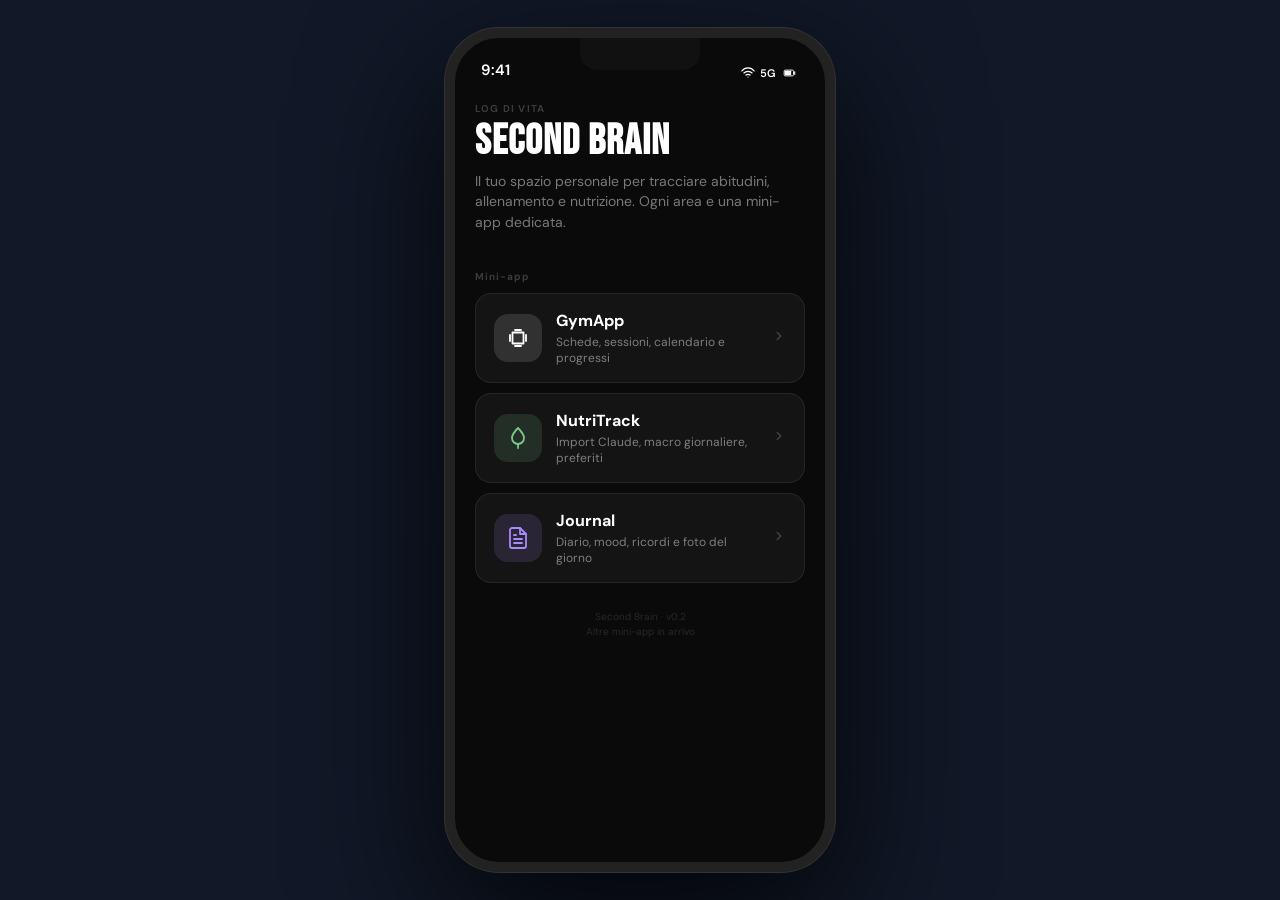
==== index.html @ b6bb97b6 "feat: aggiungi Journal mini-app con foto ricordo, mood, tag e streak" ====
<!DOCTYPE html>
<html lang="it">
<head>
  <meta charset="UTF-8">
  <meta name="viewport" content="width=device-width, initial-scale=1.0">
  <title>Second Brain</title>
  <link href="https://fonts.googleapis.com/css2?family=Bebas+Neue&family=DM+Sans:wght@400;500;600;700&display=swap" rel="stylesheet">
  <link rel="stylesheet" href="shared/brain.css">
</head>
<body>
  <div class="phone">
    <div class="notch"></div>
    <div class="sb">
      <span class="sb-t">9:41</span>
      <div class="sb-i">
        <svg viewBox="0 0 24 24" fill="none" stroke="currentColor" style="width:14px;height:14px"><path d="M1.5 8.5a13 13 0 0 1 21 0M5 12a10 10 0 0 1 14 0M8.5 15.5a6 6 0 0 1 7 0M12 19h.01" stroke-width="2" stroke-linecap="round"/></svg>
        <span>5G</span>
        <svg viewBox="0 0 24 24" style="width:18px;height:14px"><rect x="2" y="7" width="16" height="10" rx="2" stroke="currentColor" stroke-width="1.5" fill="none"/><rect x="3" y="8" width="11" height="8" rx="1" fill="currentColor"/><path d="M20 10v4" stroke="currentColor" stroke-width="2" stroke-linecap="round"/></svg>
      </div>
    </div>

    <div class="hub-scroll">
      <div class="hub-brand">
        <div class="hub-kicker">Log di vita</div>
        <h1 class="hub-title">Second Brain</h1>
        <p class="hub-sub">Il tuo spazio personale per tracciare abitudini, allenamento e nutrizione. Ogni area e una mini-app dedicata.</p>
      </div>

      <div class="hub-section">Mini-app</div>

      <a class="app-card" href="apps/gymapp/index.html">
        <div class="app-icon gym">
          <svg viewBox="0 0 24 24" fill="none" stroke="currentColor" stroke-width="1.8" stroke-linecap="round" stroke-linejoin="round"><path d="M6.5 6.5h11v11h-11z"/><path d="M4 9v6M20 9v6M9 4h6M9 20h6"/></svg>
        </div>
        <div class="app-info">
          <div class="app-name">GymApp</div>
          <div class="app-desc">Schede, sessioni, calendario e progressi</div>
        </div>
        <span class="app-chev"><svg viewBox="0 0 24 24" fill="none" stroke="currentColor" stroke-width="2.5" stroke-linecap="round" stroke-linejoin="round"><polyline points="9 18 15 12 9 6"/></svg></span>
      </a>

      <a class="app-card" href="apps/nutritrack/index.html">
        <div class="app-icon nutri">
          <svg viewBox="0 0 24 24" fill="none" stroke="currentColor" stroke-width="1.8" stroke-linecap="round" stroke-linejoin="round"><path d="M12 2C8 6 6 9 6 12a6 6 0 0 0 12 0c0-3-2-6-6-10z"/><line x1="12" y1="22" x2="12" y2="18"/></svg>
        </div>
        <div class="app-info">
          <div class="app-name">NutriTrack</div>
          <div class="app-desc">Import Claude, macro giornaliere, preferiti</div>
        </div>
        <span class="app-chev"><svg viewBox="0 0 24 24" fill="none" stroke="currentColor" stroke-width="2.5" stroke-linecap="round" stroke-linejoin="round"><polyline points="9 18 15 12 9 6"/></svg></span>
      </a>

      <a class="app-card" href="apps/journal/index.html">
        <div class="app-icon journal">
          <svg viewBox="0 0 24 24" fill="none" stroke="currentColor" stroke-width="1.8" stroke-linecap="round" stroke-linejoin="round"><path d="M14 2H6a2 2 0 0 0-2 2v16a2 2 0 0 0 2 2h12a2 2 0 0 0 2-2V8z"/><polyline points="14 2 14 8 20 8"/><line x1="16" y1="13" x2="8" y2="13"/><line x1="16" y1="17" x2="8" y2="17"/><polyline points="10 9 9 9 8 9"/></svg>
        </div>
        <div class="app-info">
          <div class="app-name">Journal</div>
          <div class="app-desc">Diario, mood, ricordi e foto del giorno</div>
        </div>
        <span class="app-chev"><svg viewBox="0 0 24 24" fill="none" stroke="currentColor" stroke-width="2.5" stroke-linecap="round" stroke-linejoin="round"><polyline points="9 18 15 12 9 6"/></svg></span>
      </a>

      <p class="hub-foot">Second Brain &middot; v0.2<br>Altre mini-app in arrivo</p>
    </div>
  </div>
</body>
</html>
---- shared/brain.css ----
*, *::before, *::after { box-sizing: border-box; margin: 0; padding: 0; }

:root {
  --bg: #0a0a0a;
  --s1: #141414;
  --s2: #1c1c1c;
  --bd: rgba(255, 255, 255, 0.08);
  --t: #fff;
  --tm: rgba(255, 255, 255, 0.45);
  --td: rgba(255, 255, 255, 0.2);
}

body {
  background: #111827;
  display: flex;
  align-items: center;
  justify-content: center;
  min-height: 100vh;
  font-family: 'DM Sans', sans-serif;
  padding: 24px;
}

.phone {
  width: 390px;
  height: 844px;
  background: var(--bg);
  border-radius: 54px;
  border: 10px solid #222;
  box-shadow: 0 0 0 1px #333, 0 48px 140px rgba(0, 0, 0, 0.85);
  position: relative;
  overflow: hidden;
  display: flex;
  flex-direction: column;
}

.notch {
  position: absolute;
  top: 0;
  left: 50%;
  transform: translateX(-50%);
  width: 120px;
  height: 32px;
  background: #111;
  border-radius: 0 0 18px 18px;
  z-index: 100;
}

.sb {
  height: 50px;
  display: flex;
  align-items: flex-end;
  justify-content: space-between;
  padding: 0 26px 8px;
  flex-shrink: 0;
}

.sb-t { font-size: 15px; font-weight: 600; color: white; }
.sb-i { display: flex; gap: 5px; align-items: center; color: white; font-size: 11px; font-weight: 600; }

.hub-scroll {
  flex: 1;
  overflow-y: auto;
  padding: 8px 20px 24px;
  scrollbar-width: none;
}

.hub-scroll::-webkit-scrollbar { display: none; }

.hub-brand {
  padding: 6px 0 20px;
}

.hub-kicker {
  font-size: 10px;
  font-weight: 700;
  letter-spacing: 1.2px;
  color: var(--td);
  text-transform: uppercase;
  margin-bottom: 6px;
}

.hub-title {
  font-family: 'Bebas Neue', sans-serif;
  font-size: 42px;
  color: white;
  letter-spacing: 1px;
  line-height: 1;
}

.hub-sub {
  font-size: 14px;
  color: var(--tm);
  margin-top: 8px;
  line-height: 1.45;
}

.hub-section {
  font-size: 10px;
  font-weight: 700;
  letter-spacing: 1px;
  color: var(--td);
  margin: 18px 0 10px;
}

.app-card {
  display: flex;
  align-items: center;
  gap: 14px;
  padding: 16px 18px;
  background: var(--s1);
  border: 1px solid var(--bd);
  border-radius: 16px;
  margin-bottom: 10px;
  text-decoration: none;
  color: inherit;
  transition: background 0.15s, transform 0.12s;
}

.app-card:hover { background: #1a1a1a; }
.app-card:active { transform: scale(0.985); }
.app-card.disabled {
  opacity: 0.55;
  pointer-events: none;
  cursor: default;
}

.app-icon {
  width: 48px;
  height: 48px;
  border-radius: 14px;
  display: flex;
  align-items: center;
  justify-content: center;
  flex-shrink: 0;
}

.app-icon.gym { background: rgba(255, 255, 255, 0.12); color: white; }
.app-icon.nutri { background: rgba(120, 200, 140, 0.15); color: #7bc88a; }
.app-icon.journal { background: rgba(167, 139, 250, 0.14); color: #a78bfa; }

.app-icon svg { width: 24px; height: 24px; }

.app-info { flex: 1; min-width: 0; }

.app-name {
  font-size: 16px;
  font-weight: 700;
  color: white;
  margin-bottom: 3px;
}

.app-desc {
  font-size: 12px;
  color: var(--tm);
}

.app-badge {
  font-size: 10px;
  font-weight: 700;
  letter-spacing: 0.5px;
  padding: 4px 8px;
  border-radius: 6px;
  background: rgba(255, 255, 255, 0.08);
  color: var(--tm);
  flex-shrink: 0;
}

.app-chev svg {
  width: 14px;
  height: 14px;
  color: var(--td);
}

.hub-foot {
  text-align: center;
  font-size: 10px;
  color: rgba(255, 255, 255, 0.12);
  padding-top: 16px;
  line-height: 1.5;
}

/* Placeholder app (NutriTrack) */
.app-screen {
  flex: 1;
  display: flex;
  flex-direction: column;
  padding: 0 20px;
}

.app-nh {
  padding: 10px 0 14px;
  display: flex;
  align-items: center;
  justify-content: space-between;
  flex-shrink: 0;
}

.nback {
  display: flex;
  align-items: center;
  gap: 3px;
  color: var(--tm);
  font-size: 15px;
  font-weight: 500;
  text-decoration: none;
  padding: 6px 0;
}

.nback svg { width: 15px; height: 15px; }

.ntitle {
  font-family: 'Bebas Neue', sans-serif;
  font-size: 36px;
  color: white;
  letter-spacing: 1px;
  line-height: 1;
}

.placeholder {
  flex: 1;
  display: flex;
  flex-direction: column;
  align-items: center;
  justify-content: center;
  gap: 12px;
  padding: 40px 16px;
  text-align: center;
}

.placeholder svg {
  width: 56px;
  height: 56px;
  color: white;
  opacity: 0.15;
}

.placeholder-t {
  font-size: 18px;
  font-weight: 600;
  color: var(--tm);
}

.placeholder-s {
  font-size: 13px;
  color: var(--td);
  line-height: 1.5;
  max-width: 260px;
}
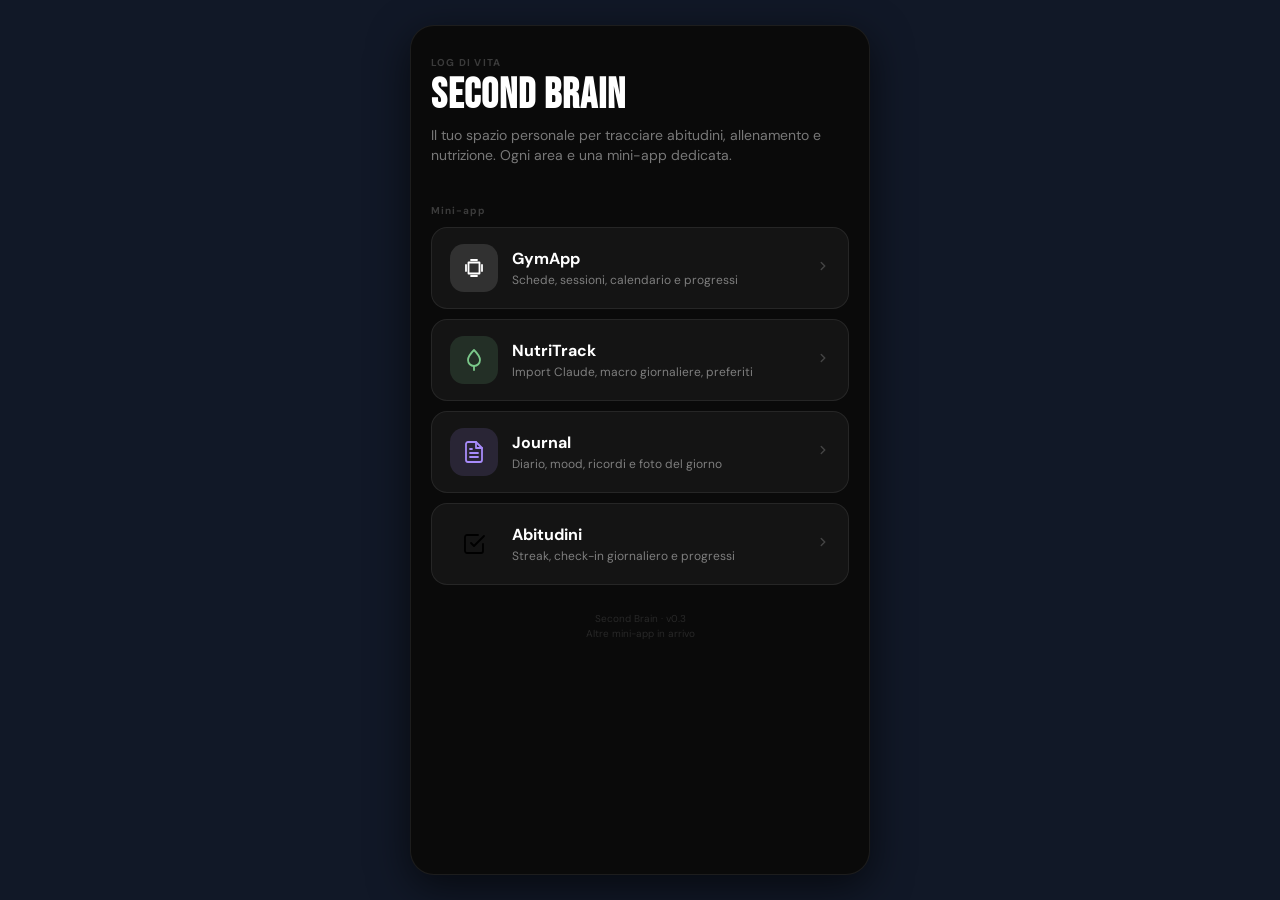
==== commit 92f482f7: "feat: aggiungi Abitudini v2 con streak, tipi, frequenza, heatmap e filtri" ====
--- a/index.html
+++ b/index.html
@@ -61,7 +61,18 @@
         <span class="app-chev"><svg viewBox="0 0 24 24" fill="none" stroke="currentColor" stroke-width="2.5" stroke-linecap="round" stroke-linejoin="round"><polyline points="9 18 15 12 9 6"/></svg></span>
       </a>
 
-      <p class="hub-foot">Second Brain &middot; v0.2<br>Altre mini-app in arrivo</p>
+      <a class="app-card" href="apps/habits/index.html">
+        <div class="app-icon habits">
+          <svg viewBox="0 0 24 24" fill="none" stroke="currentColor" stroke-width="1.8" stroke-linecap="round" stroke-linejoin="round"><path d="M9 11l3 3L22 4"/><path d="M21 12v7a2 2 0 0 1-2 2H5a2 2 0 0 1-2-2V5a2 2 0 0 1 2-2h11"/></svg>
+        </div>
+        <div class="app-info">
+          <div class="app-name">Abitudini</div>
+          <div class="app-desc">Streak, check-in giornaliero e progressi</div>
+        </div>
+        <span class="app-chev"><svg viewBox="0 0 24 24" fill="none" stroke="currentColor" stroke-width="2.5" stroke-linecap="round" stroke-linejoin="round"><polyline points="9 18 15 12 9 6"/></svg></span>
+      </a>
+
+      <p class="hub-foot">Second Brain &middot; v0.3<br>Altre mini-app in arrivo</p>
     </div>
   </div>
 </body>
--- a/shared/brain.css
+++ b/shared/brain.css
@@ -21,12 +21,14 @@
 }
 
 .phone {
-  width: 390px;
-  height: 844px;
+  width: 100%;
+  max-width: 460px;
+  height: 100vh;
+  max-height: 850px;
   background: var(--bg);
-  border-radius: 54px;
-  border: 10px solid #222;
-  box-shadow: 0 0 0 1px #333, 0 48px 140px rgba(0, 0, 0, 0.85);
+  border-radius: 24px;
+  border: 1px solid var(--bd);
+  box-shadow: 0 12px 40px rgba(0, 0, 0, 0.6);
   position: relative;
   overflow: hidden;
   display: flex;
@@ -34,34 +36,36 @@
 }
 
 .notch {
-  position: absolute;
-  top: 0;
-  left: 50%;
-  transform: translateX(-50%);
-  width: 120px;
-  height: 32px;
-  background: #111;
-  border-radius: 0 0 18px 18px;
-  z-index: 100;
+  display: none;
 }
 
 .sb {
-  height: 50px;
-  display: flex;
-  align-items: flex-end;
-  justify-content: space-between;
-  padding: 0 26px 8px;
-  flex-shrink: 0;
-}
-
-.sb-t { font-size: 15px; font-weight: 600; color: white; }
-.sb-i { display: flex; gap: 5px; align-items: center; color: white; font-size: 11px; font-weight: 600; }
+  display: none;
+}
+
+.sb-t { display: none; }
+.sb-i { display: none; }
 
 .hub-scroll {
   flex: 1;
   overflow-y: auto;
-  padding: 8px 20px 24px;
+  padding: calc(env(safe-area-inset-top, 0px) + 24px) 20px calc(env(safe-area-inset-bottom, 0px) + 24px);
   scrollbar-width: none;
+}
+
+@media (max-width: 480px) {
+  body {
+    padding: 0;
+  }
+  .phone {
+    max-width: 100%;
+    height: 100vh;
+    height: 100dvh;
+    max-height: none;
+    border: none;
+    border-radius: 0;
+    box-shadow: none;
+  }
 }
 
 .hub-scroll::-webkit-scrollbar { display: none; }
